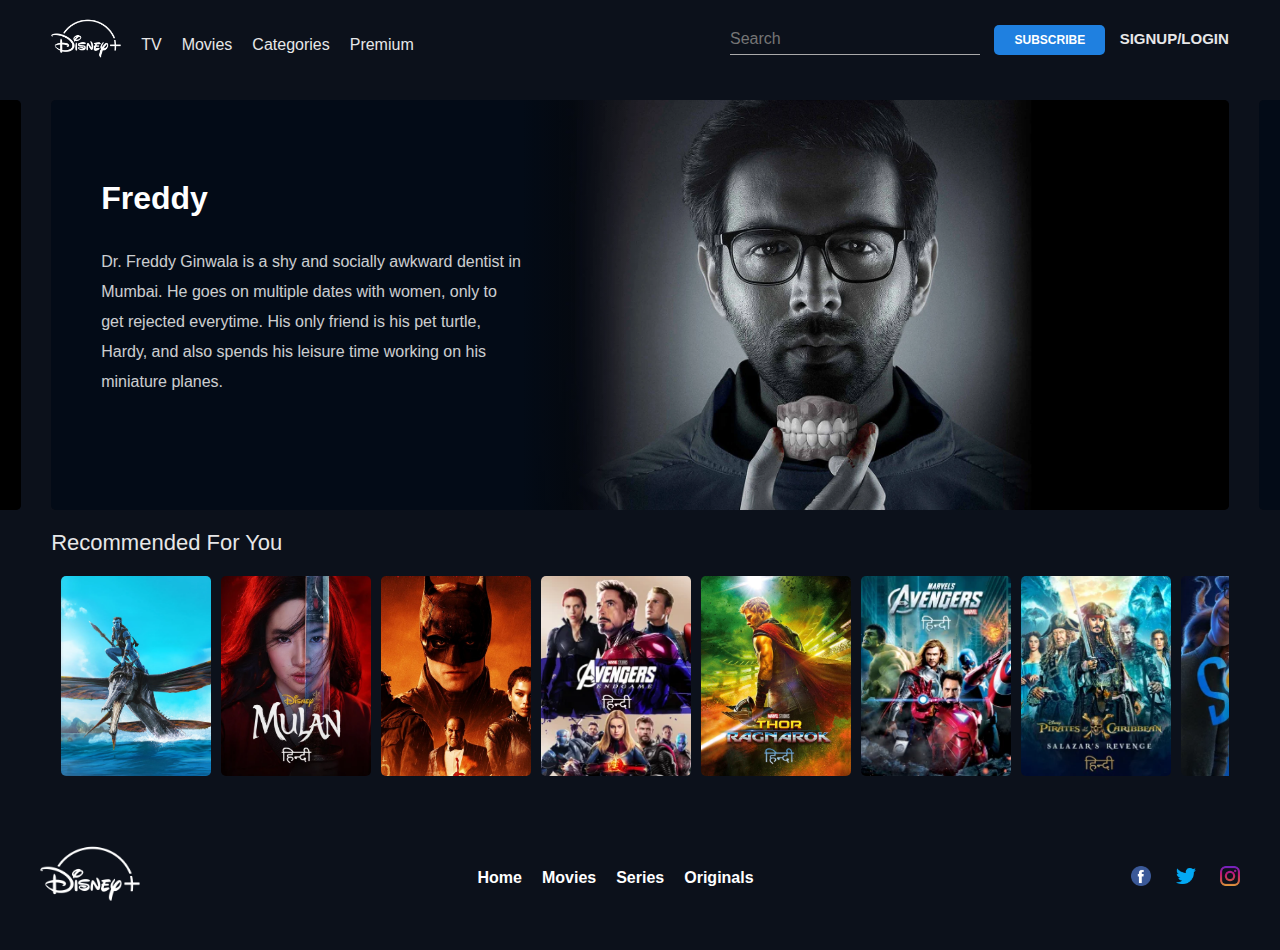
==== Movies_page.html @ bf2690cf "first commit" ====
<!DOCTYPE html>
<html lang="en">

<head>
    <meta charset="UTF-8">
    <!-- <link rel="stylesheet" href="signup_footer_styles.css"> -->
    <link href="https://cdn.jsdelivr.net/npm/bootstrap@5.3.2/dist/css/bootstrap.min.css" rel="stylesheet"
        integrity="sha384-T3c6CoIi6uLrA9TneNEoa7RxnatzjcDSCmG1MXxSR1GAsXEV/Dwwykc2MPK8M2HN" crossorigin="anonymous">
    <link rel="stylesheet" href="Movies_page_style.css">
    <meta name="viewport" content="width=device-width, initial-scale=1.0">
    <title>Disney+ Hotstar - Movies</title>
</head>

<body>
    <nav class="navbar_big">
        <img src="images/logo.png" class="brand-logo" alt="" />
        <ul class="nav-links">
            <li class="nav-items"><a href="#">TV</a></li>
            <li class="nav-items"><a href="Movies_page.html">movies</a></li>
            <li class="nav-items"><a href="#">categories</a></li>
            <li class="nav-items"><a href="#">premium</a></li>
        </ul>

        <div class="right-container">
            <input type="text" class="search-box" placeholder="search" />
            <button class="sub-btn">subscribe</button>
            <a href="signup.html" class="login-link">signup/login</a>
        </div>

        <!-- collapsed nav -->
        <div class="collapsed_navbar">
            <nav class="navbar navbar-dark bg-blue fixed-top">
                <div class="container-fluid">
                    <a class="navbar-brand" href="#"></a>
                    <button class="navbar-toggler" type="button" data-bs-toggle="offcanvas"
                        data-bs-target="#offcanvasDarkNavbar" aria-controls="offcanvasDarkNavbar"
                        aria-label="Toggle navigation">
                        <span class="navbar-toggler-icon"></span>
                    </button>
                    <div class="offcanvas offcanvas-end text-bg-dark" tabindex="-1" id="offcanvasDarkNavbar"
                        aria-labelledby="offcanvasDarkNavbarLabel">
                        <div class="offcanvas-header">
                            <button class="btn btn-success nav_btn" type="submit">Subscribe</button>
                            <button type="button" class="btn-close btn-close-white" data-bs-dismiss="offcanvas"
                                aria-label="Close"></button>
                        </div>
                        <div class="offcanvas-body">
                            <form class="d-flex mt-3 nav_bar_search_btn" role="search">
                                <input class="form-control me-2" type="search" placeholder="Search" aria-label="Search">
                                <button class="btn btn-success nav_btn" type="submit">Search</button>
                            </form>
                            <ul class="navbar-nav justify-content-end flex-grow-1 pe-3">
                                <li class="nav-item">
                                    <a class="nav-link active" aria-current="page" href="#">TV</a>
                                </li>
                                <li class="nav-item">
                                    <a class="nav-link" href="#">Movies</a>
                                </li>

                                <li class="nav-item dropdown">
                                    <a class="nav-link dropdown-toggle" href="#" role="button" data-bs-toggle="dropdown"
                                        aria-expanded="false">
                                        Categories
                                    </a>
                                    <ul class="dropdown-menu dropdown-menu-dark">
                                        <li><a class="dropdown-item" href="#">Action</a></li>
                                        <li><a class="dropdown-item" href="#">Sci-Fi</a></li>
                                        <li><a class="dropdown-item" href="#">Comedy</a></li>
                                        <li><a class="dropdown-item" href="#">Drama</a></li>
                                        <li><a class="dropdown-item" href="#">Sports</a></li>
                                        <li><a class="dropdown-item" href="#">Documentry</a></li>
                                        <li><a class="dropdown-item" href="#">Sitcom</a></li>
                                        <li><a class="dropdown-item" href="#">Kids</a></li>
                                        <li><a class="dropdown-item" href="#">Family</a></li>
                                    </ul>
                                </li>

                                <li class="nav-item">
                                    <a class="nav-link" href="signup.html">Log-in / Sign-up</a>
                                </li>

                            </ul>

                        </div>
                    </div>
                </div>
            </nav>
        </div>
    </nav>

    <!-- Carousel starts -->
    
    
    <div class="carousel-container">
        <div class="carousel">
        </div>
    </div>

    <!-- Carousel ends -->

    <!-- movie cards slides starts here -->

    <h1 class="title">Recommended For You</h1>
  <div class="movies-list">
    <button class="pre-btn" title="btn">
      <img src="images/pre.png" alt="" />
    </button>
    <button class="nxt-btn" title="btn">
      <img src="images/nxt.png" alt="" />
    </button>
    <div class="card-container">
      <div class="card">
        <img src="images/avatar.png" class="card-img" alt="" />
        <div class="card-body">
          <h2 class="name">Avatar</h2>
          <h6 class="des">Lorem ipsum dolor sit amet.</h6>
          <button class="watchlist-btn">add to watchlist</button>
        </div>
      </div>
      <div class="card">
        <img src="images/poster 2.png" class="card-img" alt="" />
        <div class="card-body">
          <h2 class="name">Mulan</h2>
          <h6 class="des">Lorem ipsum dolor sit amet.</h6>
          <button class="watchlist-btn">add to watchlist</button>
        </div>
      </div>
      <div class="card">
        <img src="images/Batman.png" class="card-img" alt="" />
        <div class="card-body">
          <h2 class="name">The Batman</h2>
          <h6 class="des">Lorem ipsum dolor sit amet.</h6>
          <button class="watchlist-btn">add to watchlist</button>
        </div>
      </div>
      <div class="card">
        <img src="images/poster 4.png" class="card-img" alt="" />
        <div class="card-body">
          <h2 class="name">Avengers: Endgame</h2>
          <h6 class="des">Lorem ipsum dolor sit amet.</h6>
          <button class="watchlist-btn">add to watchlist</button>
        </div>
      </div>
      <div class="card">
        <img src="images/poster 5.png" class="card-img" alt="" />
        <div class="card-body">
          <h2 class="name">Thor Ragnarok</h2>
          <h6 class="des">Lorem ipsum dolor sit amet.</h6>
          <button class="watchlist-btn">add to watchlist</button>
        </div>
      </div>
      <div class="card">
        <img src="images/poster 6.png" class="card-img" alt="" />
        <div class="card-body">
          <h2 class="name">Movie Name</h2>
          <h6 class="des">Lorem ipsum dolor sit amet.</h6>
          <button class="watchlist-btn">add to watchlist</button>
        </div>
      </div>
      <div class="card">
        <img src="images/poster 7.png" class="card-img" alt="" />
        <div class="card-body">
          <h2 class="name">Movie Name</h2>
          <h6 class="des">Lorem ipsum dolor sit amet.</h6>
          <button class="watchlist-btn">add to watchlist</button>
        </div>
      </div>
      <div class="card">
        <img src="images/poster 8.png" class="card-img" alt="" />
        <div class="card-body">
          <h2 class="name">Movie Name</h2>
          <h6 class="des">Lorem ipsum dolor sit amet.</h6>
          <button class="watchlist-btn">add to watchlist</button>
        </div>
      </div>
      <div class="card">
        <img src="images/poster 9.png" class="card-img" alt="" />
        <div class="card-body">
          <h2 class="name">Movie Name</h2>
          <h6 class="des">Lorem ipsum dolor sit amet.</h6>
          <button class="watchlist-btn">add to watchlist</button>
        </div>
      </div>
      <div class="card">
        <img src="images/poster 10.png" class="card-img" alt="" />
        <div class="card-body">
          <h2 class="name">Movie Name</h2>
          <h6 class="des">Lorem ipsum dolor sit amet.</h6>
          <button class="watchlist-btn">add to watchlist</button>
        </div>
      </div>
      <div class="card">
        <img src="images/poster 11.png" class="card-img" alt="" />
        <div class="card-body">
          <h2 class="name">Movie Name</h2>
          <h6 class="des">Lorem ipsum dolor sit amet.</h6>
          <button class="watchlist-btn">add to watchlist</button>
        </div>
      </div>
      <div class="card">
        <img src="images/poster 12.png" class="card-img" alt="" />
        <div class="card-body">
          <h2 class="name">Movie Name</h2>
          <h6 class="des">Lorem ipsum dolor sit amet.</h6>
          <button class="watchlist-btn">add to watchlist</button>
        </div>
      </div>
    </div>
  </div>

  <!-- movie slides ends here -->

  <!-- footer starts here -->
  <footer id="disney-footer">
    <div class="footer-content">
        <div class="footer-logo">
            <img src="images/logo.png" alt="Disney+ Logo">
        </div>
        <div class="footer-links">
            <ul>
                <li><a href="index.html">Home</a></li>
                <li><a href="#">Movies</a></li>
                <li><a href="#">Series</a></li>
                <li><a href="#">Originals</a></li>
            </ul>
        </div>
        <div class="footer-social">
            <a href="https://www.facebook.com/DisneyPlus"><img src="images/facebook.png" alt="Facebook"></a>
            <a href="https://twitter.com/DisneyPlus"><img src="images/twitter.png" alt="Twitter"></a>
            <a href="https://www.instagram.com/disneyplus/"><img src="images/instagram.png" alt="Instagram"></a>
        </div>
    </div>
  </footer>
<!-- footer ends here -->

    <script src="Movies_script.js"></script>
    <script src="https://cdn.jsdelivr.net/npm/@popperjs/core@2.11.8/dist/umd/popper.min.js"
        integrity="sha384-I7E8VVD/ismYTF4hNIPjVp/Zjvgyol6VFvRkX/vR+Vc4jQkC+hVqc2pM8ODewa9r"
        crossorigin="anonymous"></script>
    <script src="https://cdn.jsdelivr.net/npm/bootstrap@5.3.2/dist/js/bootstrap.min.js"
        integrity="sha384-BBtl+eGJRgqQAUMxJ7pMwbEyER4l1g+O15P+16Ep7Q9Q+zqX6gSbd85u4mG4QzX+"
        crossorigin="anonymous"></script>
    <script src="https://ajax.googleapis.com/ajax/libs/jquery/3.6.0/jquery.min.js"></script>
</body>

</html>
---- signup_footer_styles.css ----
/* Footer styles */
footer {
    background-color: #0c111b;
    color: #fff;
    text-align: center;
    padding: 10px 0;
    position: absolute;
    bottom: 0;
    width: 100%;
}

.footer-content_signup {
    max-width: 1200px;
    margin: 0 auto;
    display: flex;
    justify-content: space-between;
    align-items: center;
}

.footer-links_signup a {
    color: #fff;
    text-decoration: none;
    margin: 0 10px;
}

/* Style links on hover */
.footer-links_signup a:hover {
    text-decoration: underline;
}
---- Movies_page_style.css ----
* {
    margin: 0;
    padding: 0;
    box-sizing: border-box;
  }
body {
    width: 100%;
    background: #0c111b;
    position: relative;
    font-family: roboto, sans-serif;
  }
  
  .nav_btn{
    background-color: #1f80e0;
  }
  
  .nav_bar_search_btn{
    margin-bottom: 0.6rem;
  }
  
  .navbar_big {
    width: 100%;
    height: 80px;
    position: fixed;
    top: 0;
    left: 0;
    padding: 0 4%;
    background: #0c111b;
    z-index: 9;
    display: flex;
    align-items: center;
  }
  
  .brand-logo {
    height: 70px;
  }
  
  .nav-links {
    margin-top: 10px;
    display: flex;
    list-style: none;
  }
  
  .nav-items a {
    text-decoration: none;
    margin-left: 20px;
    text-transform: capitalize;
    color: #fff;
    opacity: 0.9;
  }
  
  .right-container {
    display: block;
    margin-left: auto;
  }
  
  .search-box {
    border: none;
    border-bottom: 1px solid #aaa;
    background: transparent;
    outline: none;
    height: 30px;
    color: #fff;
    width: 250px;
    text-transform: capitalize;
    font-size: 16px;
    font-weight: 500;
    transition: 0.5s;
  }
  
  .search-box:focus {
    width: 400px;
    border-color: #1f80e0;
  }
  
  @media(max-width: 1024px){
    .search-box:focus{
      width: 300px;
    }
  }
  
  .sub-btn {
    background: #1f80e0;
    height: 30px;
    padding: 0 20px;
    color: #fff;
    border-radius: 5px;
    border: none;
    outline: none;
    text-transform: uppercase;
    font-weight: 700;
    font-size: 12px;
    margin: 0 10px;
  }
  
  .login-link {
    color: #fff;
    opacity: 0.9;
    text-transform: uppercase;
    font-size: 15px;
    font-weight: 700;
    text-decoration: none;
  }
  
  .collapsed_navbar{
    display: none;
  }
  
  @media(max-width: 880px){
    .nav-items{
      display: none;
    }
  
    .collapsed_navbar{
      display: block;
    }
    .offcanvas-body{
      background-color: rgb(12, 17, 27);
    }
    .offcanvas-header{
      background-color: rgb(12, 17, 27);
    }
    .search-box {
      display: none;
    }
    .sub-btn {
      display: none;
    }
  
    .login-link{
      display: none;
    }
  }

  /* Carosel starts */

  
.carousel-container {
    position: relative;
    width: 100%;
    height: 450px;
    padding: 20px 0;
    overflow-x: hidden;
    margin-top: 80px;
  }
  
  .carousel {
    display: flex;
    width: 92%;
    height: 100%;
    position: relative;
    margin: auto;
  }
  
  .slider {
    flex: 0 0 auto;
    margin-right: 30px;
    position: relative;
    background: rgba(0, 0, 0, 0.5);
    border-radius: 5px;
    width: 100%;
    height: 100%;
    left: 0;
    transition: 1s;
    overflow: hidden;
  }
  
  .slider img {
    width: 70%;
    min-height: 100%;
    object-fit: cover;
    display: block;
    margin-left: auto;
  }
  
  .slide-content {
    position: absolute;
    width: 50%;
    height: 100%;
    z-index: 2;
    background: linear-gradient(to right, #030b17 80%, #0c111b00);
    color: #fff;
  }
  
  .movie-title {
    padding-left: 50px;
    text-transform: capitalize;
    margin-top: 80px;
  }
  
  .movie-des {
    width: 80%;
    line-height: 30px;
    padding-left: 50px;
    margin-top: 30px;
    opacity: 0.8;
  }
  
  /* carousel ends */

  /* movie cards slider starts */

  .title {
    color: #fff;
    opacity: 0.9;
    padding-left: 4%;
    text-transform: capitalize;
    font-size: 22px;
    font-weight: 500;
  }
  
  .movies-list {
    width: 100%;
    height: 220px;
    position: relative;
    margin: 10px 0 20px;
  }
  
  .card-container {
    position: relative;
    width: 92%;
    padding-left: 10px;
    height: 220px;
    display: flex;
    margin: 0 auto;
    align-items: center;
    overflow-x: auto;
    overflow-y: visible;
    scroll-behavior: smooth;
  }
  
  .card-container::-webkit-scrollbar {
    display: none;
  }
  
  .card {
    position: relative;
    min-width: 150px;
    width: 150px;
    height: 200px;
    border-radius: 5px;
    overflow: hidden;
    margin-right: 10px;
    transition: 0.5s;
  }
  
  .card-img {
    width: 100%;
    height: 100%;
    object-fit: cover;
  }
  
  .card:hover {
    transform: scale(1.1);
  }
  
  .card:hover .card-body {
    opacity: 1;
  }
  
  .card-body {
    opacity: 0;
    width: 100%;
    height: 100%;
    position: absolute;
    top: 0;
    left: 0;
    z-index: 2;
    background: linear-gradient(to bottom, rgba(4, 8, 15, 0), #192133 90%);
    padding: 10px;
    transition: 0.5s;
  }
  
  .name {
    color: #fff;
    font-size: 15px;
    font-weight: 500;
    text-transform: capitalize;
    margin-top: 60%;
  }
  
  .des {
    color: #fff;
    opacity: 0.8;
    margin: 5px 0;
    font-weight: 500;
    font-size: 12px;
  }
  
  .watchlist-btn {
    position: relative;
    width: 100%;
    text-transform: capitalize;
    background: none;
    border: none;
    font-weight: 500;
    text-align: right;
    color: rgba(255, 255, 255, 0.5);
    margin: 5px 0;
    cursor: pointer;
    padding: 10px 5px;
    border-radius: 5px;
  }
  
  .watchlist-btn::before {
    content: "";
    position: absolute;
    top: 0;
    left: -5px;
    height: 35px;
    width: 35px;
    background-image: url(images/add.png);
    background-size: cover;
    transform: scale(0.4);
  }
  
  .watchlist-btn:hover {
    color: #fff;
    background: rgba(255, 255, 255, 0.1);
  }
  
  .pre-btn,
  .nxt-btn {
    position: absolute;
    top: 0;
    width: 5%;
    height: 100%;
    z-index: 2;
    border: none;
    cursor: pointer;
    outline: none;
  }
  
  .pre-btn {
    left: 0;
    background: linear-gradient(to right, #0c111b 0%, #0c111b00);
  }
  
  .nxt-btn {
    right: 0;
    background: linear-gradient(to left, #0c111b 0%, #0c111b00);
  }
  
  .pre-btn img,
  .nxt-btn img {
    width: 15px;
    height: 20px;
    opacity: 0;
  }
  
  .pre-btn:hover img,
  .nxt-btn:hover img {
    opacity: 1;
  }

  /* footer starts */
#disney-footer {
    background-color: #0c111b;
    color: #fff;
    padding: 20px 0;
  }
  
  .footer-content {
    max-width: 1200px;
    margin: 0 auto;
    display: flex;
    justify-content: space-between;
    align-items: center;
  }
  
  .footer-logo img {
    width: 100px;
  }
  
  .footer-links ul {
    list-style: none;
    padding: 0;
    display: flex;
  }
  
  .footer-links li {
    margin-right: 20px;
  }
  
  .footer-links a {
    text-decoration: none;
    color: #fff;
    font-weight: bold;
  }
  
  .footer-social a {
    margin-left: 20px;
  }
  
  .footer-social img {
    width: 20px;
  }
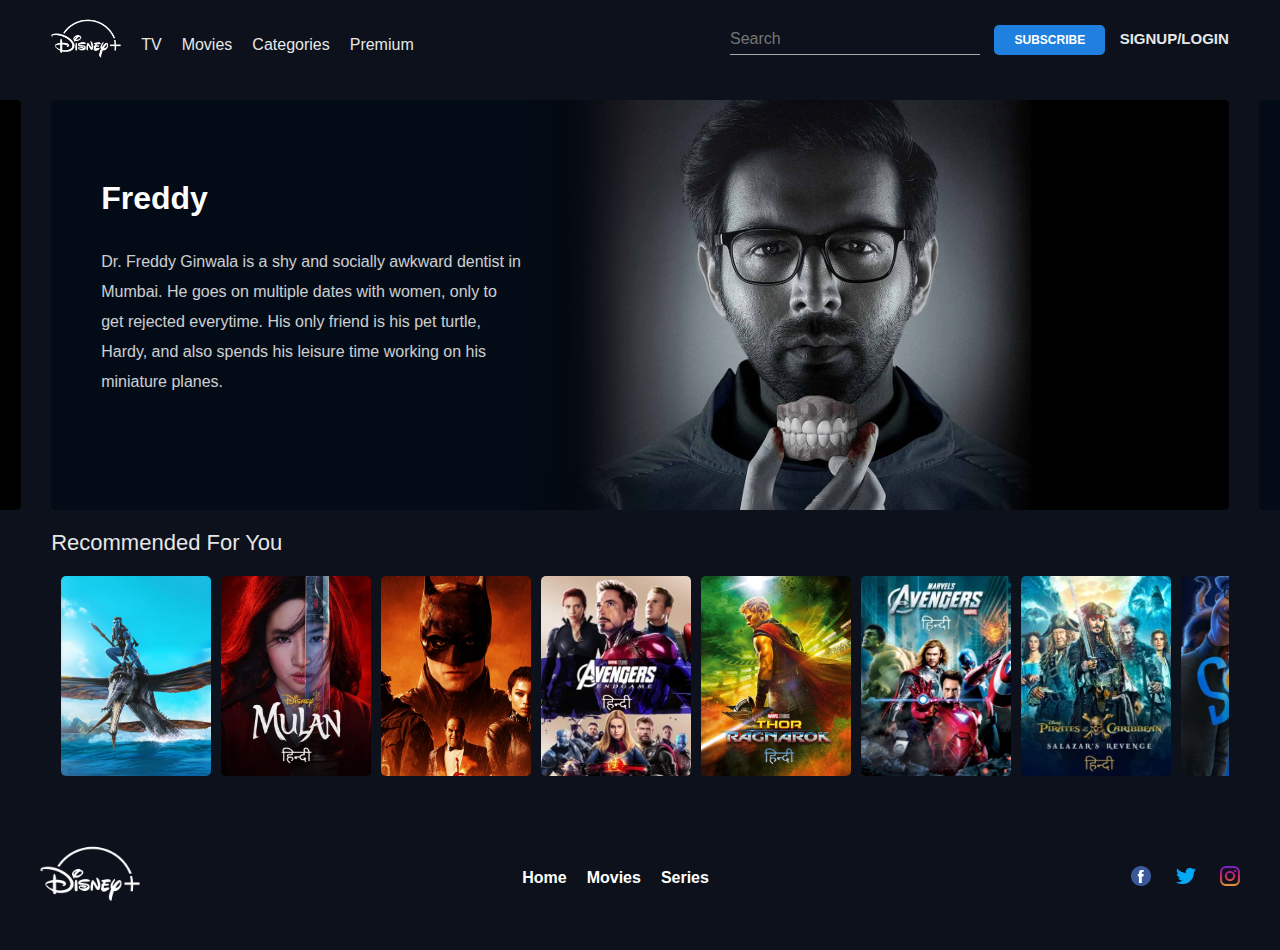
==== commit f8ef9965: "Improved Responsiveness" ====
--- a/Movies_page.html
+++ b/Movies_page.html
@@ -221,7 +221,6 @@
                 <li><a href="index.html">Home</a></li>
                 <li><a href="#">Movies</a></li>
                 <li><a href="#">Series</a></li>
-                <li><a href="#">Originals</a></li>
             </ul>
         </div>
         <div class="footer-social">
--- a/Movies_page_style.css
+++ b/Movies_page_style.css
@@ -73,7 +73,13 @@
     border-color: #1f80e0;
   }
   
-  @media(max-width: 1024px){
+  @media(max-width: 1150px){
+    .search-box:focus{
+      width: 350px;
+    }
+  }
+  
+  @media(max-width: 1090px){
     .search-box:focus{
       width: 300px;
     }
@@ -106,7 +112,7 @@
     display: none;
   }
   
-  @media(max-width: 880px){
+  @media(max-width: 1030px){
     .nav-items{
       display: none;
     }
@@ -394,4 +400,10 @@
   
   .footer-social img {
     width: 20px;
+  }
+
+  @media(max-width: 550px) {
+    .footer-social{
+      display: none;
+    }
   }